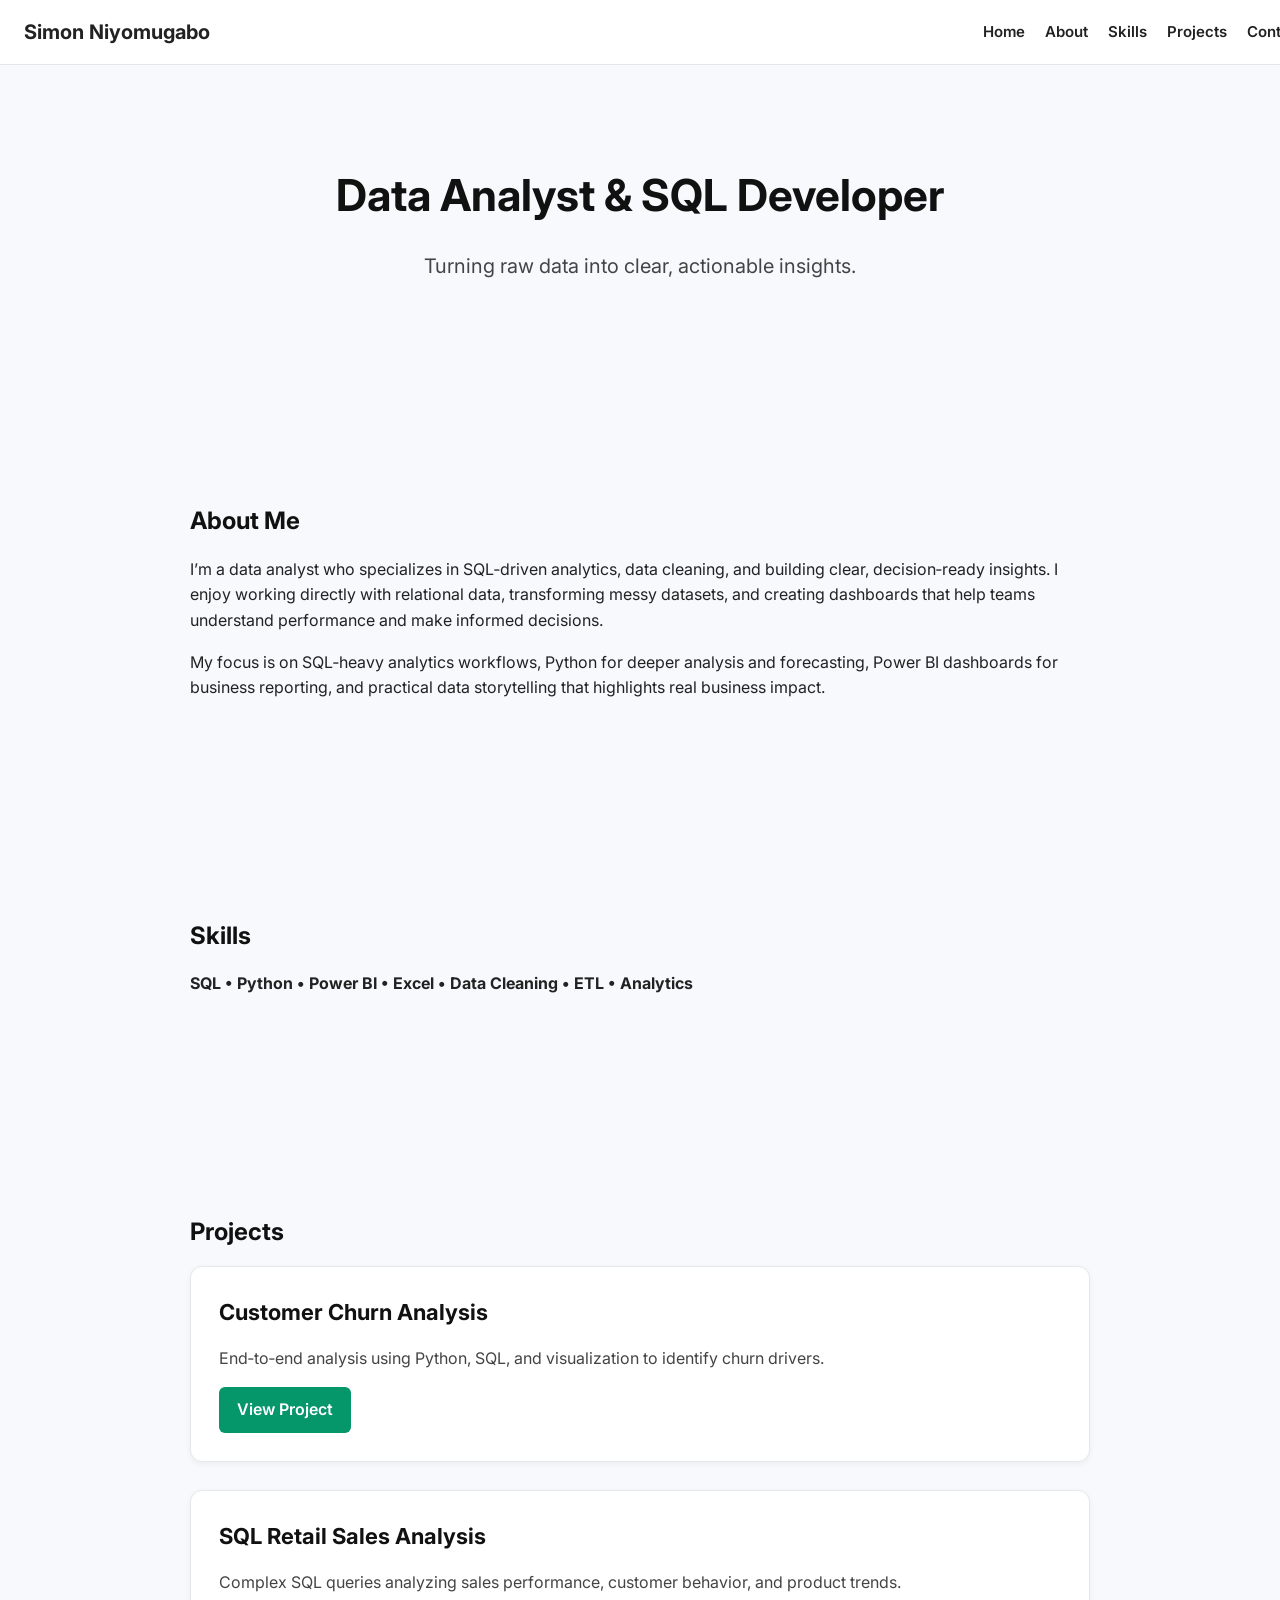
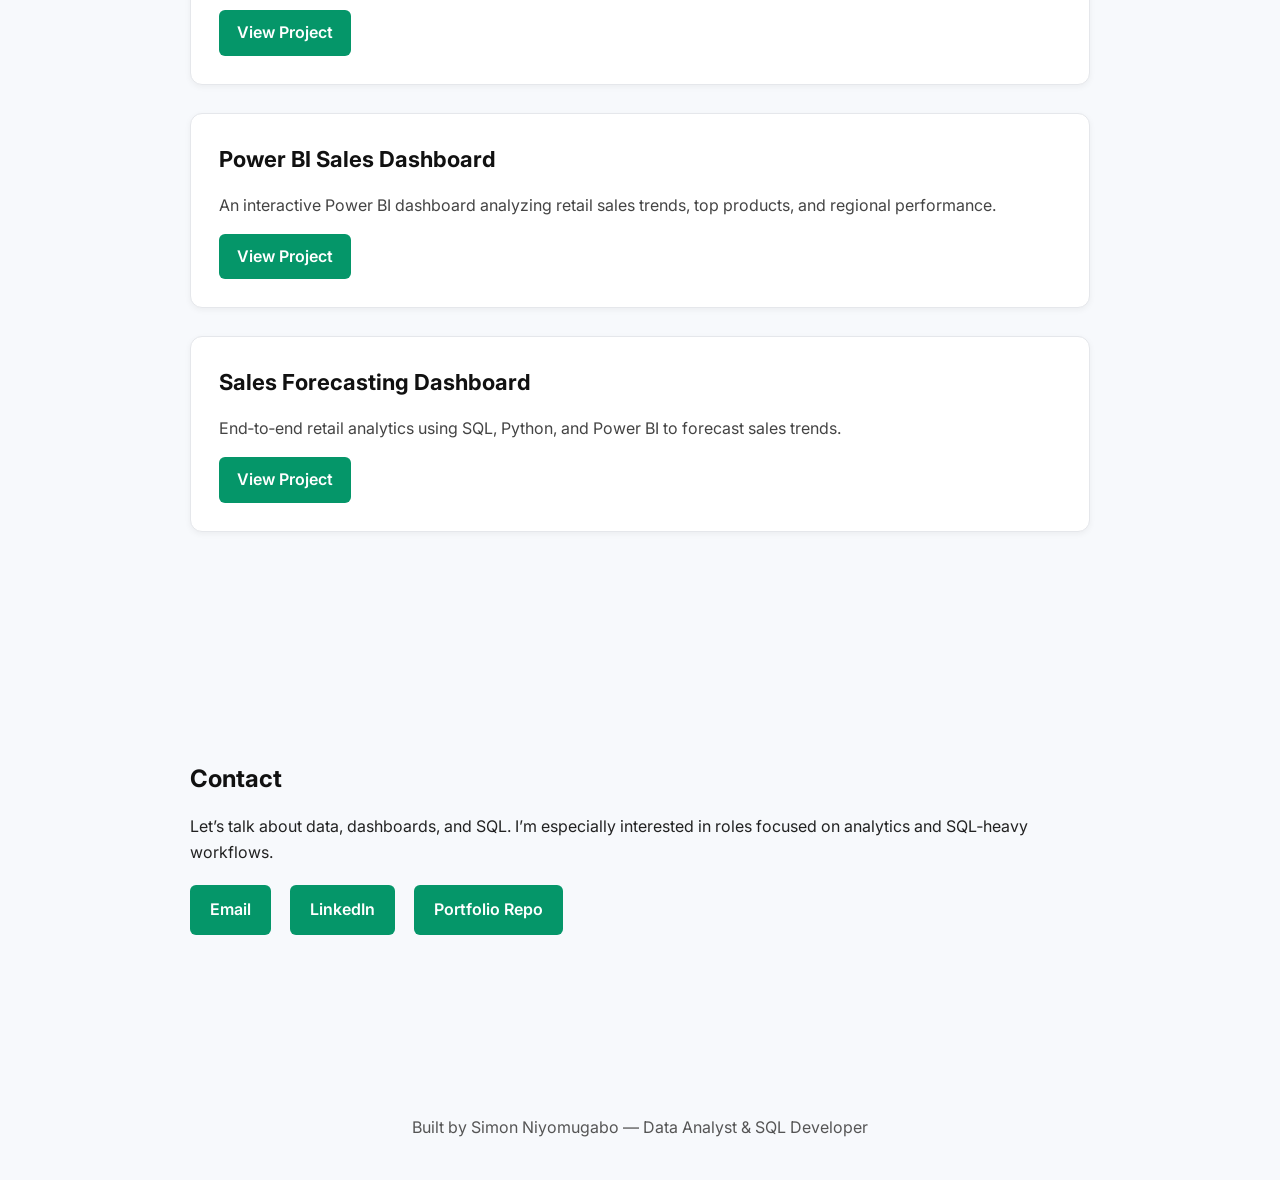
==== index.html @ 0572a0b0 "Apply emerald theme and update layout spacing" ====
<!DOCTYPE html>
<html lang="en">
<head>
    <meta charset="UTF-8" />
    <meta name="viewport" content="width=device-width, initial-scale=1.0" />
    <title>Workspace | Simon Niyomugabo</title>

    <!-- CACHE-BUSTING -->
    <meta http-equiv="Cache-Control" content="no-cache, no-store, must-revalidate" />
    <meta http-equiv="Pragma" content="no-cache" />
    <meta http-equiv="Expires" content="0" />

    <!-- EXTERNAL PROFESSIONAL STYLESHEET -->
    <link rel="stylesheet" href="css/styles.css?v=3">
</head>

<body>

    <!-- NAVBAR -->
    <nav>
        <div><strong>Simon Niyomugabo</strong></div>

        <div class="nav-links">
            <a href="#hero">Home</a>
            <a href="#about">About</a>
            <a href="#skills">Skills</a>
            <a href="#projects">Projects</a>
            <a href="#contact">Contact</a>
        </div>
    </nav>

    <!-- HERO -->
    <section id="hero">
        <h1>Data Analyst & SQL Developer</h1>
        <p>Turning raw data into clear, actionable insights.</p>
    </section>

    <!-- ABOUT -->
    <section id="about">
        <h2>About Me</h2>
        <p>I’m a data analyst who specializes in SQL‑driven analytics, data cleaning, and building clear, decision‑ready insights. I enjoy working directly with relational data, transforming messy datasets, and creating dashboards that help teams understand performance and make informed decisions.</p>

        <p>My focus is on SQL‑heavy analytics workflows, Python for deeper analysis and forecasting, Power BI dashboards for business reporting, and practical data storytelling that highlights real business impact.</p>
    </section>

    <!-- SKILLS -->
    <section id="skills">
        <h2>Skills</h2>
        <p><strong>SQL • Python • Power BI • Excel • Data Cleaning • ETL • Analytics</strong></p>
    </section>

    <!-- PROJECTS -->
    <section id="projects">
        <h2 class="section-title">Projects</h2>

        <div class="project-card">
            <h3>Customer Churn Analysis</h3>
            <p>End‑to‑end analysis using Python, SQL, and visualization to identify churn drivers.</p>
            <a href="https://github.com/niyonzansabandi-ai/customer-churn-analysis" class="btn">View Project</a>
        </div>

        <div class="project-card">
            <h3>SQL Retail Sales Analysis</h3>
            <p>Complex SQL queries analyzing sales performance, customer behavior, and product trends.</p>
            <a href="https://github.com/niyonzansabandi-ai/retail-sales-sql-analysis" class="btn">View Project</a>
        </div>

        <div class="project-card">
            <h3>Power BI Sales Dashboard</h3>
            <p>An interactive Power BI dashboard analyzing retail sales trends, top products, and regional performance.</p>
            <a href="https://github.com/niyonzansabandi-ai/powerbi-sales-dashboard" class="btn">View Project</a>
        </div>

        <div class="project-card">
            <h3>Sales Forecasting Dashboard</h3>
            <p>End‑to‑end retail analytics using SQL, Python, and Power BI to forecast sales trends.</p>
            <a href="https://github.com/niyonzansabandi-ai/sales-forecasting-dashboard" class="btn">View Project</a>
        </div>

    </section>

    <!-- CONTACT -->
    <section id="contact">
        <h2>Contact</h2>
        <p>
            Let’s talk about data, dashboards, and SQL.
            I’m especially interested in roles focused on analytics and SQL‑heavy workflows.
        </p>

        <div class="contact-buttons">
            <a href="mailto:niyonzansabandi@gmail.com">Email</a>
            <a href="https://www.linkedin.com/in/nzansabandi-niyomugabo-5a28b7291">LinkedIn</a>
            <a href="https://github.com/niyonzansabandi-ai/portfolio-site-">Portfolio Repo</a>
        </div>
    </section>

    <!-- FOOTER -->
    <footer>
        Built by Simon Niyomugabo — Data Analyst & SQL Developer
    </footer>

</body>
</html>
---- css/styles.css ----
/* --------------------------------------------------
   GLOBAL STYLES
-------------------------------------------------- */

@import url('https://fonts.googleapis.com/css2?family=Inter:wght@300;400;600;700&display=swap');

body {
    margin: 0;
    padding: 0;
    font-family: 'Inter', sans-serif;
    background: #f7f9fc;
    color: #222;
    line-height: 1.6;
}

h1, h2, h3 {
    margin: 0 0 15px 0;
    font-weight: 700;
    color: #111;
}

section {
    padding: 100px 40px;
    max-width: 900px;
    margin: auto;
}

/* --------------------------------------------------
   NAVBAR
-------------------------------------------------- */

nav {
    position: fixed;
    top: 0;
    width: 100%;
    background: white;
    border-bottom: 1px solid #e5e7eb;
    padding: 16px 24px; /* FIXED CLIPPING */
    z-index: 1000;

    display: flex;
    justify-content: space-between;
    align-items: center;
}

nav strong {
    font-size: 20px;
}

.nav-links {
    display: flex;
    gap: 20px; /* FIXED CLIPPING */
}

.nav-links a {
    text-decoration: none;
    color: #222;
    font-weight: 600;
    font-size: 15px; /* FIXED CLIPPING */
    transition: color 0.2s ease;
}

.nav-links a:hover {
    color: #059669; /* EMERALD */
}

/* --------------------------------------------------
   HERO SECTION
-------------------------------------------------- */

#hero {
    text-align: center;
    padding-top: 160px;
}

#hero h1 {
    font-size: 44px;
    margin-bottom: 12px;
}

#hero p {
    font-size: 20px;
    color: #444;
}

/* --------------------------------------------------
   PROJECT CARDS
-------------------------------------------------- */

.project-card {
    background: white;
    padding: 28px;
    border-radius: 12px;
    border: 1px solid #e5e7eb;
    margin-bottom: 28px;
    box-shadow: 0 2px 6px rgba(0,0,0,0.05);
}

.project-card h3 {
    margin-top: 0;
    font-size: 22px;
}

.project-card p {
    color: #444;
    margin-bottom: 15px;
}

.project-card a {
    display: inline-block;
    padding: 10px 18px;
    background: #059669; /* EMERALD */
    color: white;
    border-radius: 6px;
    text-decoration: none;
    font-weight: 600;
    transition: background 0.2s ease;
}

.project-card a:hover {
    background: #047857; /* DARKER EMERALD */
}

/* --------------------------------------------------
   CONTACT BUTTONS
-------------------------------------------------- */

.contact-buttons {
    margin-top: 20px;
}

.contact-buttons a {
    display: inline-block;
    margin-right: 15px;
    padding: 12px 20px;
    background: #059669; /* EMERALD */
    color: white;
    border-radius: 6px;
    text-decoration: none;
    font-weight: 600;
    transition: background 0.2s ease;
}

.contact-buttons a:hover {
    background: #047857; /* DARKER EMERALD */
}

/* --------------------------------------------------
   FOOTER
-------------------------------------------------- */

footer {
    text-align: center;
    padding: 40px;
    color: #555;
    margin-top: 40px;
}
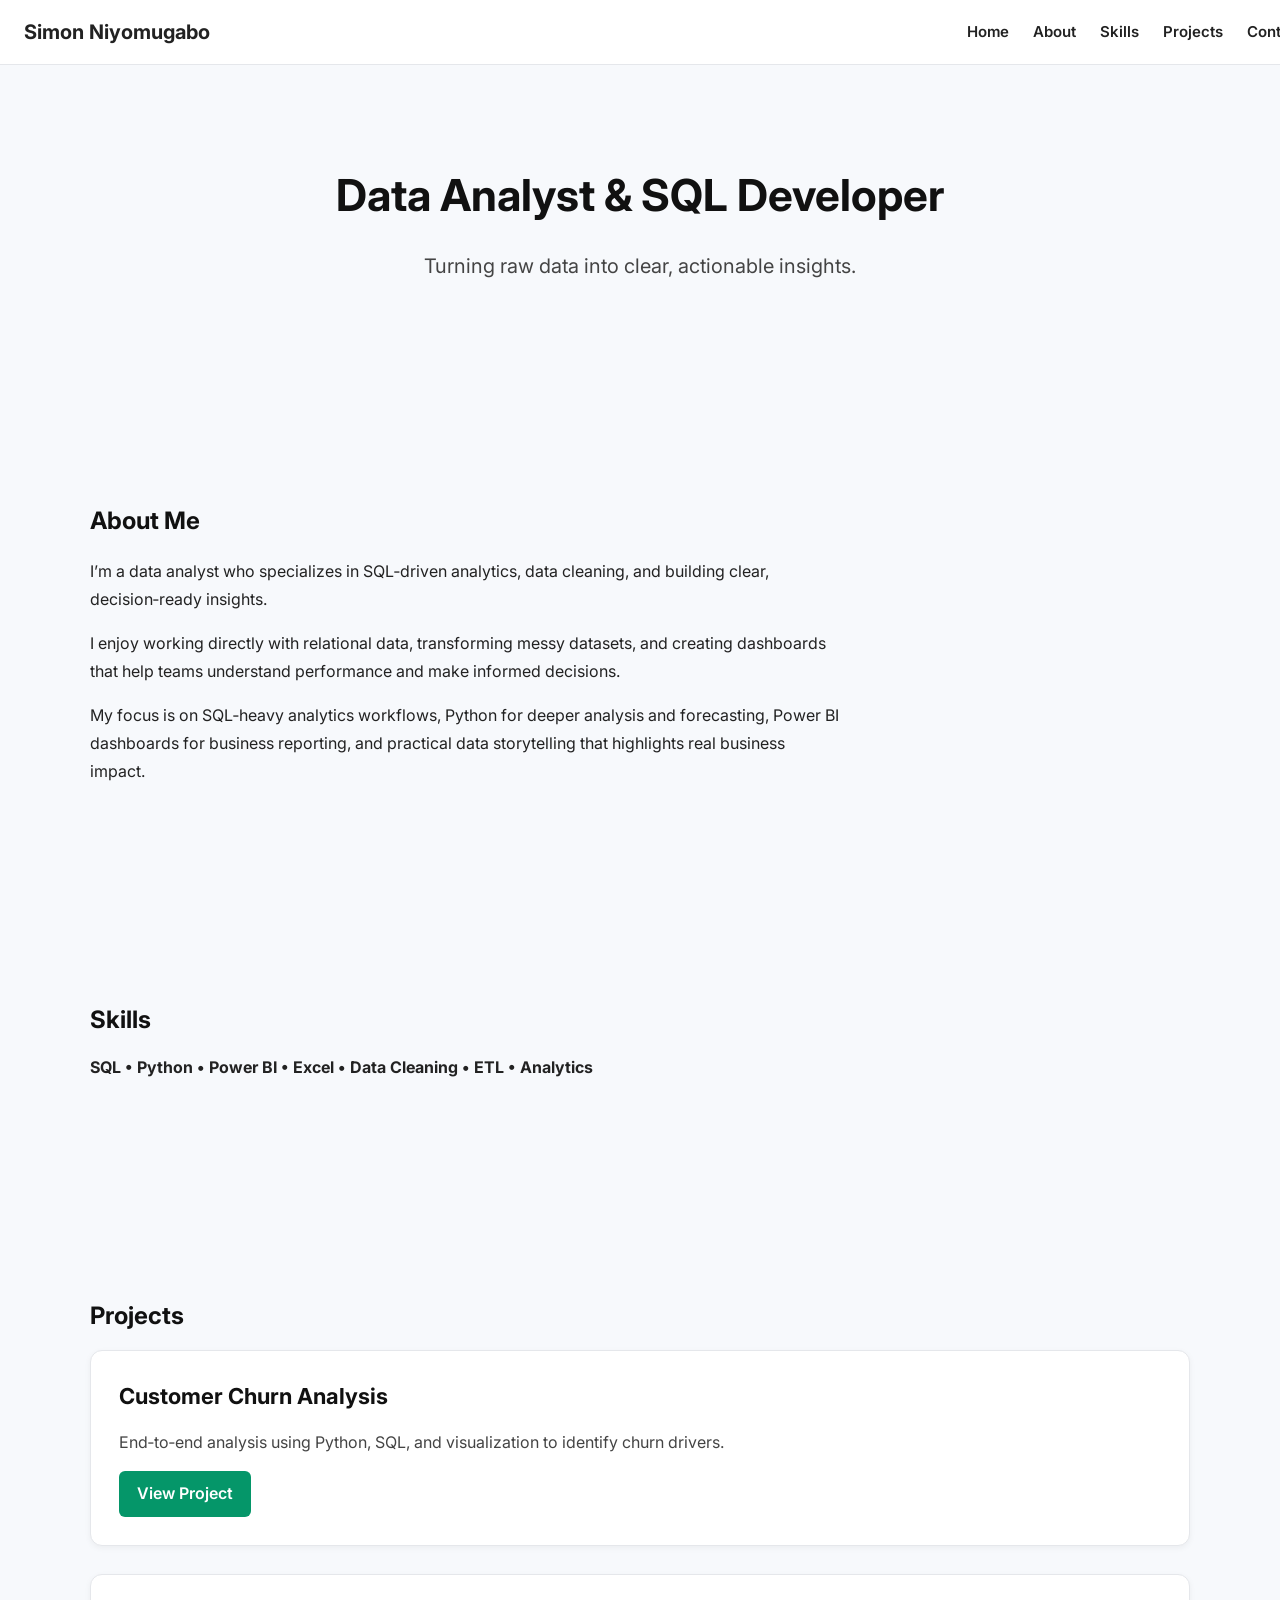
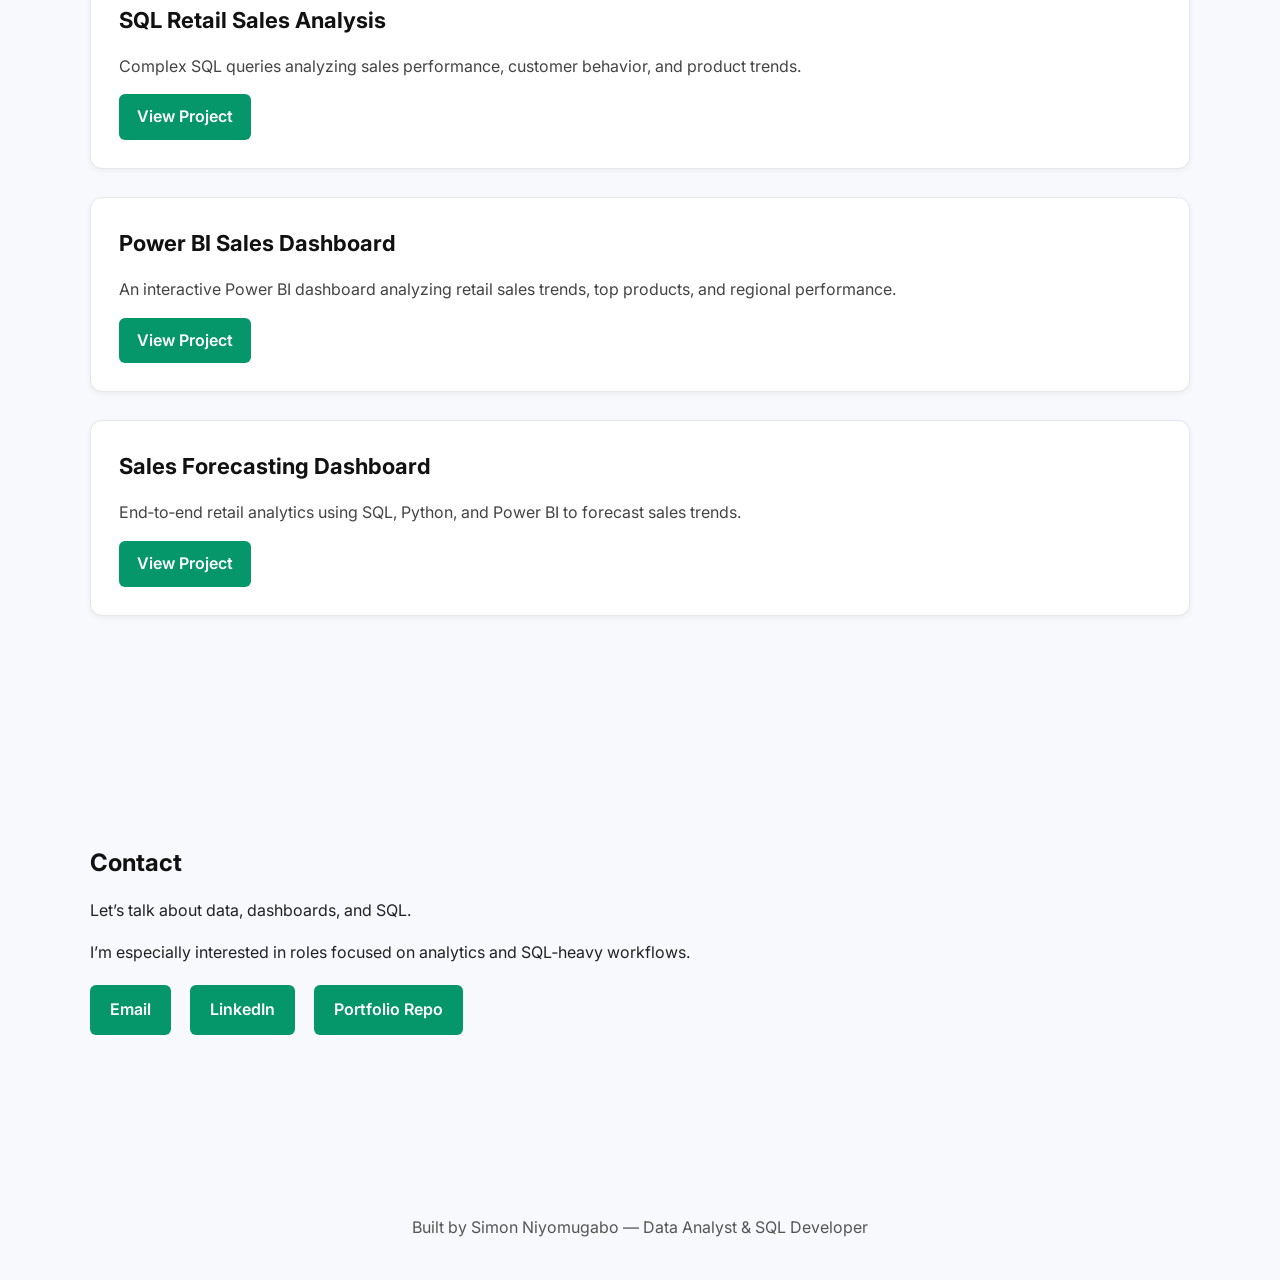
==== commit c8e528f7: "Add responsive navbar, improve layout spacing, and update styles" ====
--- a/index.html
+++ b/index.html
@@ -6,20 +6,26 @@
     <title>Workspace | Simon Niyomugabo</title>
 
     <!-- CACHE-BUSTING -->
-    <meta http-equiv="Cache-Control" content="no-cache, no-store, must-revalidate" />
-    <meta http-equiv="Pragma" content="no-cache" />
-    <meta http-equiv="Expires" content="0" />
-
-    <!-- EXTERNAL PROFESSIONAL STYLESHEET -->
-    <link rel="stylesheet" href="css/styles.css?v=3">
+    <link rel="stylesheet" href="css/styles.css?v=4">
 </head>
 
 <body>
 
-    <!-- NAVBAR -->
+    <!-- RESPONSIVE NAVBAR -->
     <nav>
-        <div><strong>Simon Niyomugabo</strong></div>
+        <div class="nav-left">
+            <strong>Simon Niyomugabo</strong>
+        </div>
 
+        <!-- Hamburger toggle -->
+        <input type="checkbox" id="menu-toggle">
+        <label for="menu-toggle" class="hamburger">
+            <span></span>
+            <span></span>
+            <span></span>
+        </label>
+
+        <!-- Nav links -->
         <div class="nav-links">
             <a href="#hero">Home</a>
             <a href="#about">About</a>
@@ -38,8 +44,8 @@
     <!-- ABOUT -->
     <section id="about">
         <h2>About Me</h2>
-        <p>I’m a data analyst who specializes in SQL‑driven analytics, data cleaning, and building clear, decision‑ready insights. I enjoy working directly with relational data, transforming messy datasets, and creating dashboards that help teams understand performance and make informed decisions.</p>
-
+        <p>I’m a data analyst who specializes in SQL‑driven analytics, data cleaning, and building clear, decision‑ready insights.</p>
+        <p>I enjoy working directly with relational data, transforming messy datasets, and creating dashboards that help teams understand performance and make informed decisions.</p>
         <p>My focus is on SQL‑heavy analytics workflows, Python for deeper analysis and forecasting, Power BI dashboards for business reporting, and practical data storytelling that highlights real business impact.</p>
     </section>
 
@@ -51,7 +57,7 @@
 
     <!-- PROJECTS -->
     <section id="projects">
-        <h2 class="section-title">Projects</h2>
+        <h2>Projects</h2>
 
         <div class="project-card">
             <h3>Customer Churn Analysis</h3>
@@ -76,16 +82,13 @@
             <p>End‑to‑end retail analytics using SQL, Python, and Power BI to forecast sales trends.</p>
             <a href="https://github.com/niyonzansabandi-ai/sales-forecasting-dashboard" class="btn">View Project</a>
         </div>
-
     </section>
 
     <!-- CONTACT -->
     <section id="contact">
         <h2>Contact</h2>
-        <p>
-            Let’s talk about data, dashboards, and SQL.
-            I’m especially interested in roles focused on analytics and SQL‑heavy workflows.
-        </p>
+        <p>Let’s talk about data, dashboards, and SQL.</p>
+        <p>I’m especially interested in roles focused on analytics and SQL‑heavy workflows.</p>
 
         <div class="contact-buttons">
             <a href="mailto:niyonzansabandi@gmail.com">Email</a>
@@ -94,7 +97,6 @@
         </div>
     </section>
 
-    <!-- FOOTER -->
     <footer>
         Built by Simon Niyomugabo — Data Analyst & SQL Developer
     </footer>
--- a/css/styles.css
+++ b/css/styles.css
@@ -21,12 +21,17 @@
 
 section {
     padding: 100px 40px;
-    max-width: 900px;
+    max-width: 1100px; /* wider layout */
     margin: auto;
 }
 
-/* --------------------------------------------------
-   NAVBAR
+#about p {
+    max-width: 75ch; /* ideal reading width */
+    line-height: 1.75;
+}
+
+/* --------------------------------------------------
+   NAVBAR (DESKTOP)
 -------------------------------------------------- */
 
 nav {
@@ -35,7 +40,7 @@
     width: 100%;
     background: white;
     border-bottom: 1px solid #e5e7eb;
-    padding: 16px 24px; /* FIXED CLIPPING */
+    padding: 16px 24px;
     z-index: 1000;
 
     display: flex;
@@ -47,21 +52,90 @@
     font-size: 20px;
 }
 
+/* Hide checkbox */
+#menu-toggle {
+    display: none;
+}
+
+/* Hamburger icon */
+.hamburger {
+    display: none;
+    flex-direction: column;
+    gap: 5px;
+    cursor: pointer;
+}
+
+.hamburger span {
+    width: 26px;
+    height: 3px;
+    background: #222;
+    border-radius: 3px;
+    transition: 0.3s ease;
+}
+
+/* Desktop nav links */
 .nav-links {
     display: flex;
-    gap: 20px; /* FIXED CLIPPING */
+    gap: 24px;
+    flex-wrap: nowrap;
 }
 
 .nav-links a {
     text-decoration: none;
     color: #222;
     font-weight: 600;
-    font-size: 15px; /* FIXED CLIPPING */
+    font-size: 15px;
     transition: color 0.2s ease;
 }
 
 .nav-links a:hover {
-    color: #059669; /* EMERALD */
+    color: #059669; /* emerald */
+}
+
+/* --------------------------------------------------
+   NAVBAR (MOBILE)
+-------------------------------------------------- */
+
+@media (max-width: 820px) {
+
+    /* Show hamburger */
+    .hamburger {
+        display: flex;
+    }
+
+    /* Hide desktop links */
+    .nav-links {
+        position: absolute;
+        top: 70px;
+        right: 0;
+        background: white;
+        width: 100%;
+        flex-direction: column;
+        align-items: center;
+        gap: 20px;
+        padding: 25px 0;
+        border-bottom: 1px solid #e5e7eb;
+
+        display: none; /* hidden by default */
+    }
+
+    /* Show menu when checkbox is checked */
+    #menu-toggle:checked ~ .nav-links {
+        display: flex;
+    }
+
+    /* Hamburger animation */
+    #menu-toggle:checked + .hamburger span:nth-child(1) {
+        transform: rotate(45deg) translateY(8px);
+    }
+
+    #menu-toggle:checked + .hamburger span:nth-child(2) {
+        opacity: 0;
+    }
+
+    #menu-toggle:checked + .hamburger span:nth-child(3) {
+        transform: rotate(-45deg) translateY(-8px);
+    }
 }
 
 /* --------------------------------------------------
@@ -109,7 +183,7 @@
 .project-card a {
     display: inline-block;
     padding: 10px 18px;
-    background: #059669; /* EMERALD */
+    background: #059669; /* emerald */
     color: white;
     border-radius: 6px;
     text-decoration: none;
@@ -118,7 +192,7 @@
 }
 
 .project-card a:hover {
-    background: #047857; /* DARKER EMERALD */
+    background: #047857; /* darker emerald */
 }
 
 /* --------------------------------------------------
@@ -133,7 +207,7 @@
     display: inline-block;
     margin-right: 15px;
     padding: 12px 20px;
-    background: #059669; /* EMERALD */
+    background: #059669;
     color: white;
     border-radius: 6px;
     text-decoration: none;
@@ -142,7 +216,7 @@
 }
 
 .contact-buttons a:hover {
-    background: #047857; /* DARKER EMERALD */
+    background: #047857;
 }
 
 /* --------------------------------------------------
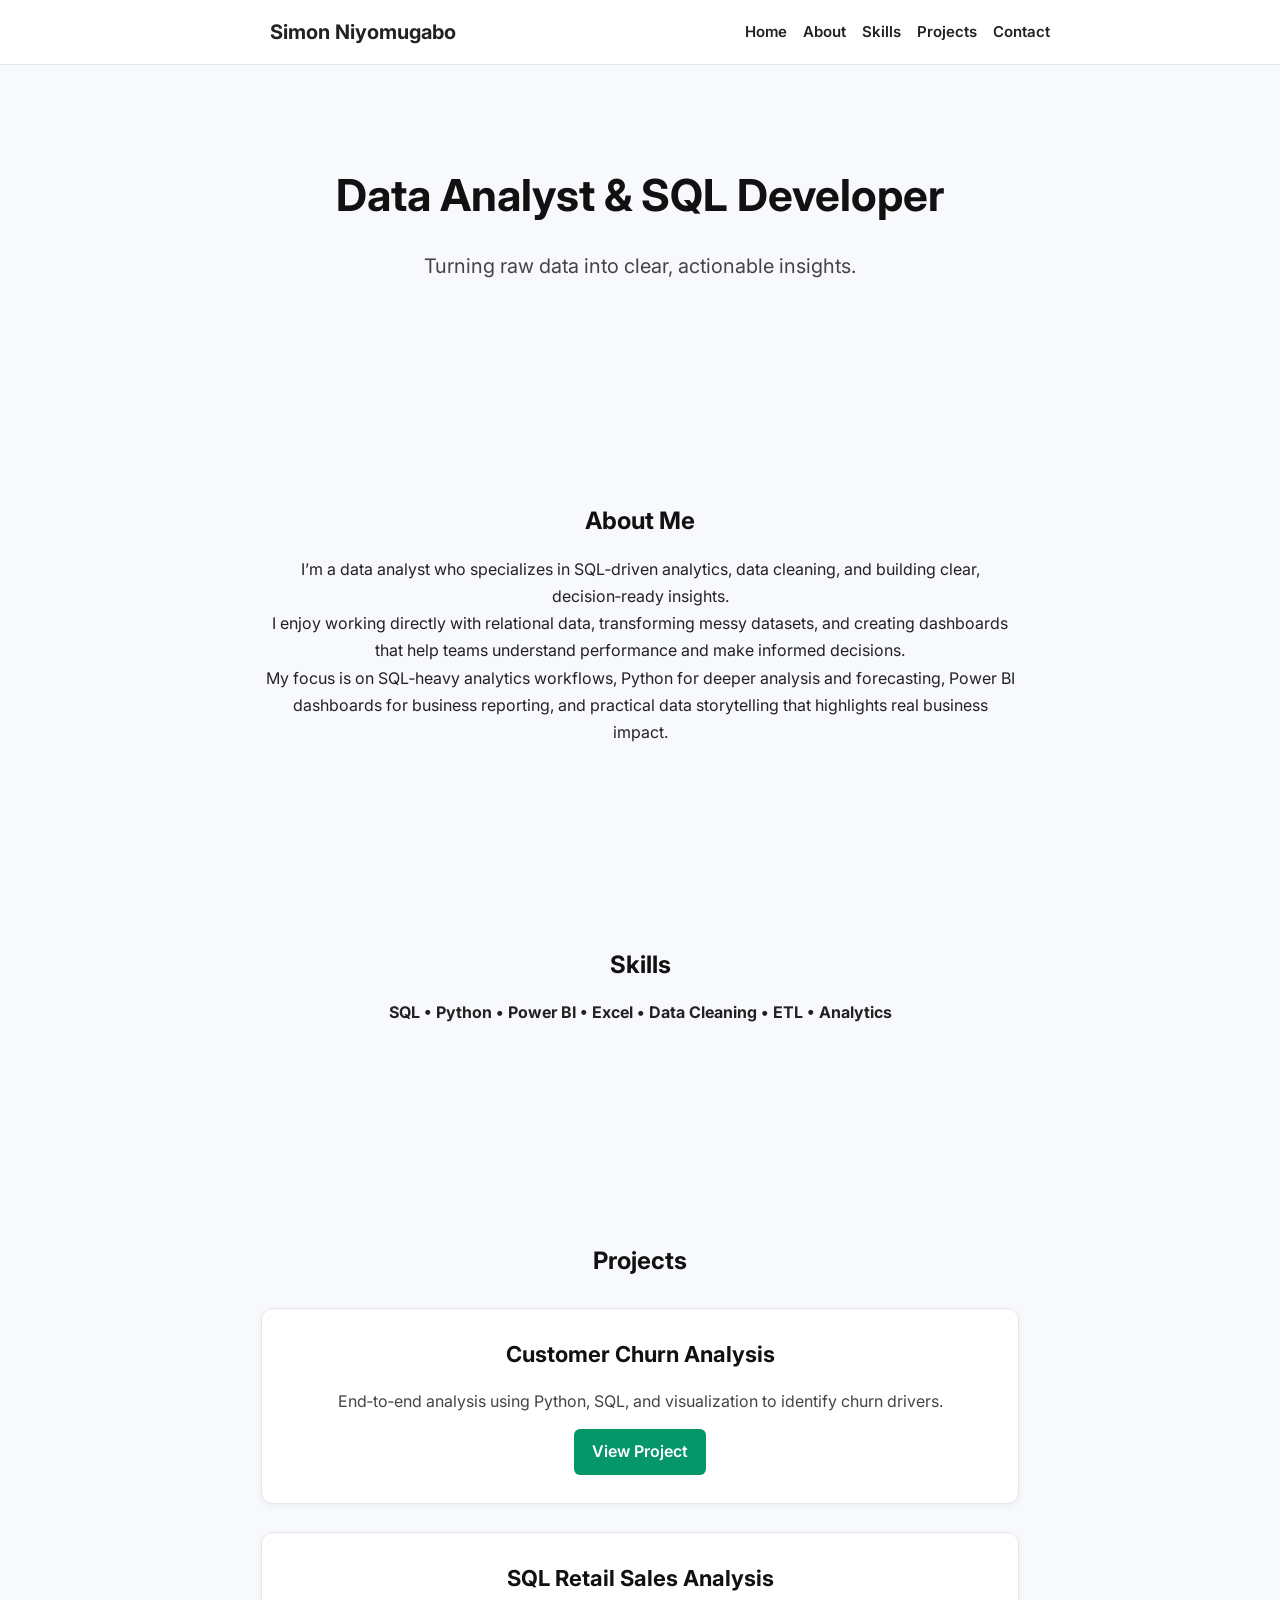
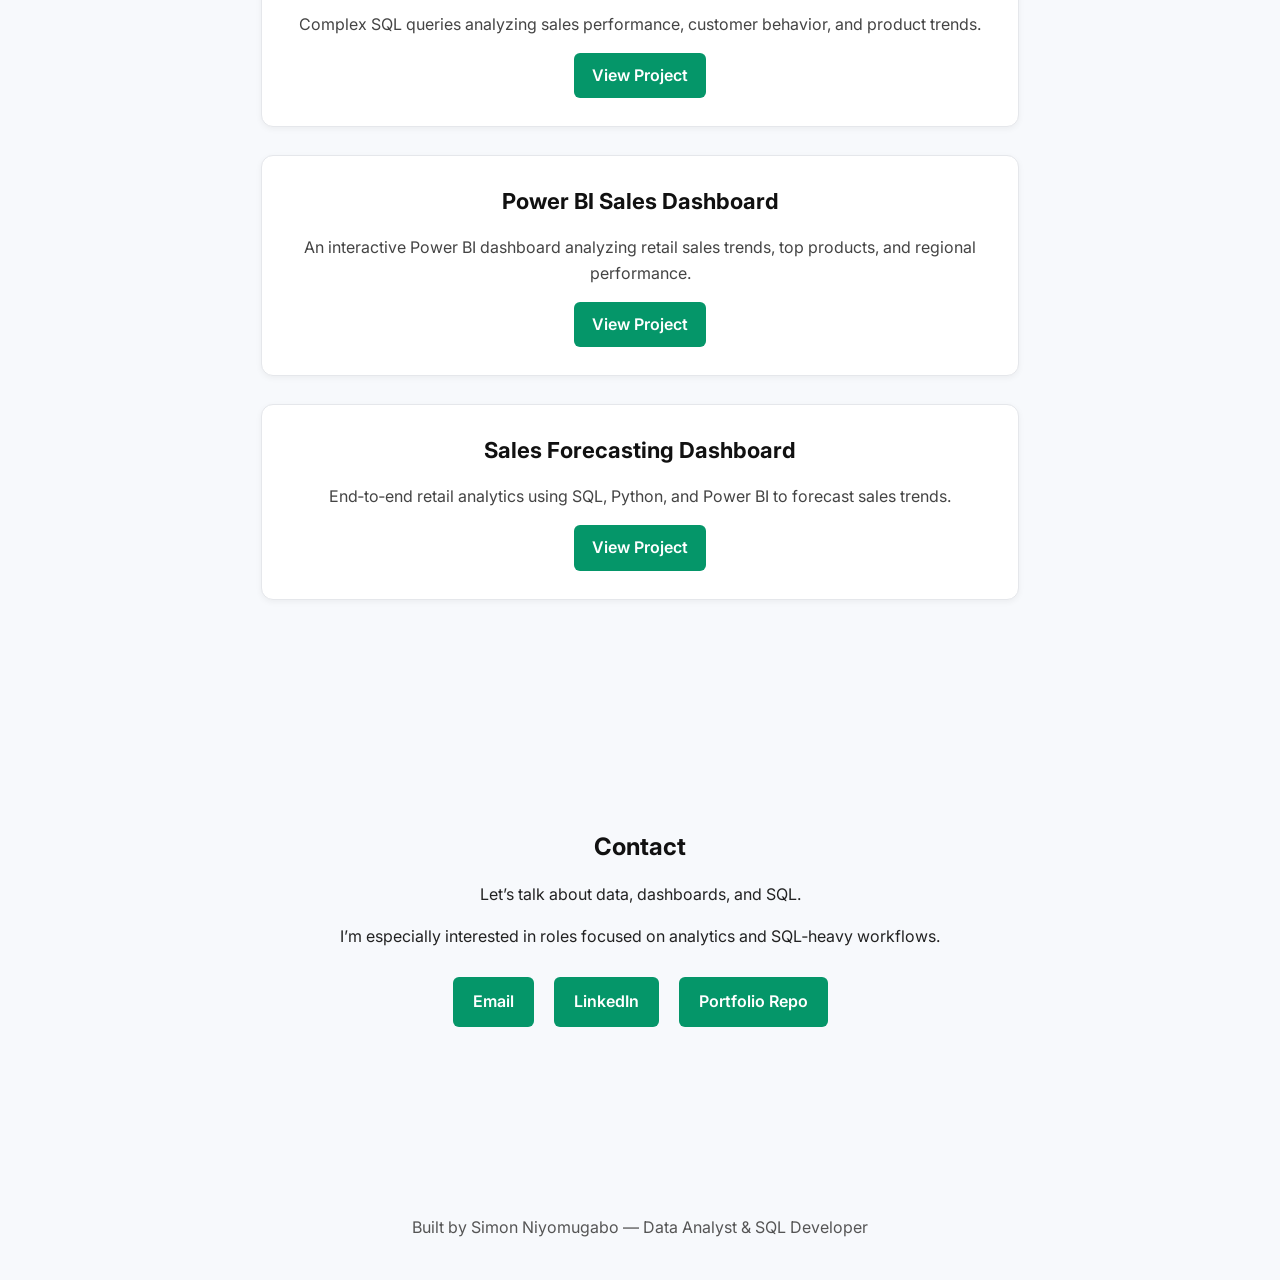
==== commit b46eed99: "Improve navbar alignment and update layout styles - Updated index.html with new nav-inner structure " ====
--- a/index.html
+++ b/index.html
@@ -6,32 +6,30 @@
     <title>Workspace | Simon Niyomugabo</title>
 
     <!-- CACHE-BUSTING -->
-    <link rel="stylesheet" href="css/styles.css?v=4">
+    <link rel="stylesheet" href="css/styles.css?v=6">
 </head>
 
 <body>
 
-    <!-- RESPONSIVE NAVBAR -->
+    <!-- NAVBAR -->
     <nav>
-        <div class="nav-left">
+        <div class="nav-inner">
             <strong>Simon Niyomugabo</strong>
-        </div>
 
-        <!-- Hamburger toggle -->
-        <input type="checkbox" id="menu-toggle">
-        <label for="menu-toggle" class="hamburger">
-            <span></span>
-            <span></span>
-            <span></span>
-        </label>
+            <input type="checkbox" id="menu-toggle">
+            <label for="menu-toggle" class="hamburger">
+                <span></span>
+                <span></span>
+                <span></span>
+            </label>
 
-        <!-- Nav links -->
-        <div class="nav-links">
-            <a href="#hero">Home</a>
-            <a href="#about">About</a>
-            <a href="#skills">Skills</a>
-            <a href="#projects">Projects</a>
-            <a href="#contact">Contact</a>
+            <div class="nav-links">
+                <a href="#hero">Home</a>
+                <a href="#about">About</a>
+                <a href="#skills">Skills</a>
+                <a href="#projects">Projects</a>
+                <a href="#contact">Contact</a>
+            </div>
         </div>
     </nav>
 
--- a/css/styles.css
+++ b/css/styles.css
@@ -21,13 +21,9 @@
 
 section {
     padding: 100px 40px;
-    max-width: 1100px; /* wider layout */
-    margin: auto;
-}
-
-#about p {
-    max-width: 75ch; /* ideal reading width */
-    line-height: 1.75;
+    max-width: 780px; /* perfect centered width */
+    margin: 0 auto;
+    text-align: center;
 }
 
 /* --------------------------------------------------
@@ -37,12 +33,20 @@
 nav {
     position: fixed;
     top: 0;
+    left: 0;
     width: 100%;
     background: white;
     border-bottom: 1px solid #e5e7eb;
-    padding: 16px 24px;
+    padding: 16px 20px;
     z-index: 1000;
 
+    display: flex;
+    justify-content: center; /* centers navbar container */
+}
+
+.nav-inner {
+    width: 100%;
+    max-width: 780px; /* matches page width */
     display: flex;
     justify-content: space-between;
     align-items: center;
@@ -50,6 +54,7 @@
 
 nav strong {
     font-size: 20px;
+    white-space: nowrap;
 }
 
 /* Hide checkbox */
@@ -76,7 +81,7 @@
 /* Desktop nav links */
 .nav-links {
     display: flex;
-    gap: 24px;
+    gap: 16px;
     flex-wrap: nowrap;
 }
 
@@ -89,21 +94,19 @@
 }
 
 .nav-links a:hover {
-    color: #059669; /* emerald */
-}
-
-/* --------------------------------------------------
-   NAVBAR (MOBILE)
--------------------------------------------------- */
-
-@media (max-width: 820px) {
-
-    /* Show hamburger */
+    color: #059669;
+}
+
+/* --------------------------------------------------
+   NAVBAR (EARLIER MOBILE BREAKPOINT)
+-------------------------------------------------- */
+
+@media (max-width: 1050px) {
+
     .hamburger {
         display: flex;
     }
 
-    /* Hide desktop links */
     .nav-links {
         position: absolute;
         top: 70px;
@@ -116,15 +119,13 @@
         padding: 25px 0;
         border-bottom: 1px solid #e5e7eb;
 
-        display: none; /* hidden by default */
-    }
-
-    /* Show menu when checkbox is checked */
+        display: none;
+    }
+
     #menu-toggle:checked ~ .nav-links {
         display: flex;
     }
 
-    /* Hamburger animation */
     #menu-toggle:checked + .hamburger span:nth-child(1) {
         transform: rotate(45deg) translateY(8px);
     }
@@ -155,6 +156,16 @@
 #hero p {
     font-size: 20px;
     color: #444;
+}
+
+/* --------------------------------------------------
+   ABOUT SECTION
+-------------------------------------------------- */
+
+#about p {
+    line-height: 1.7;
+    max-width: 75ch;
+    margin: 0 auto;
 }
 
 /* --------------------------------------------------
@@ -166,8 +177,9 @@
     padding: 28px;
     border-radius: 12px;
     border: 1px solid #e5e7eb;
-    margin-bottom: 28px;
+    margin: 28px auto;
     box-shadow: 0 2px 6px rgba(0,0,0,0.05);
+    max-width: 700px;
 }
 
 .project-card h3 {
@@ -183,7 +195,7 @@
 .project-card a {
     display: inline-block;
     padding: 10px 18px;
-    background: #059669; /* emerald */
+    background: #059669;
     color: white;
     border-radius: 6px;
     text-decoration: none;
@@ -192,7 +204,7 @@
 }
 
 .project-card a:hover {
-    background: #047857; /* darker emerald */
+    background: #047857;
 }
 
 /* --------------------------------------------------
@@ -205,7 +217,7 @@
 
 .contact-buttons a {
     display: inline-block;
-    margin-right: 15px;
+    margin: 8px;
     padding: 12px 20px;
     background: #059669;
     color: white;
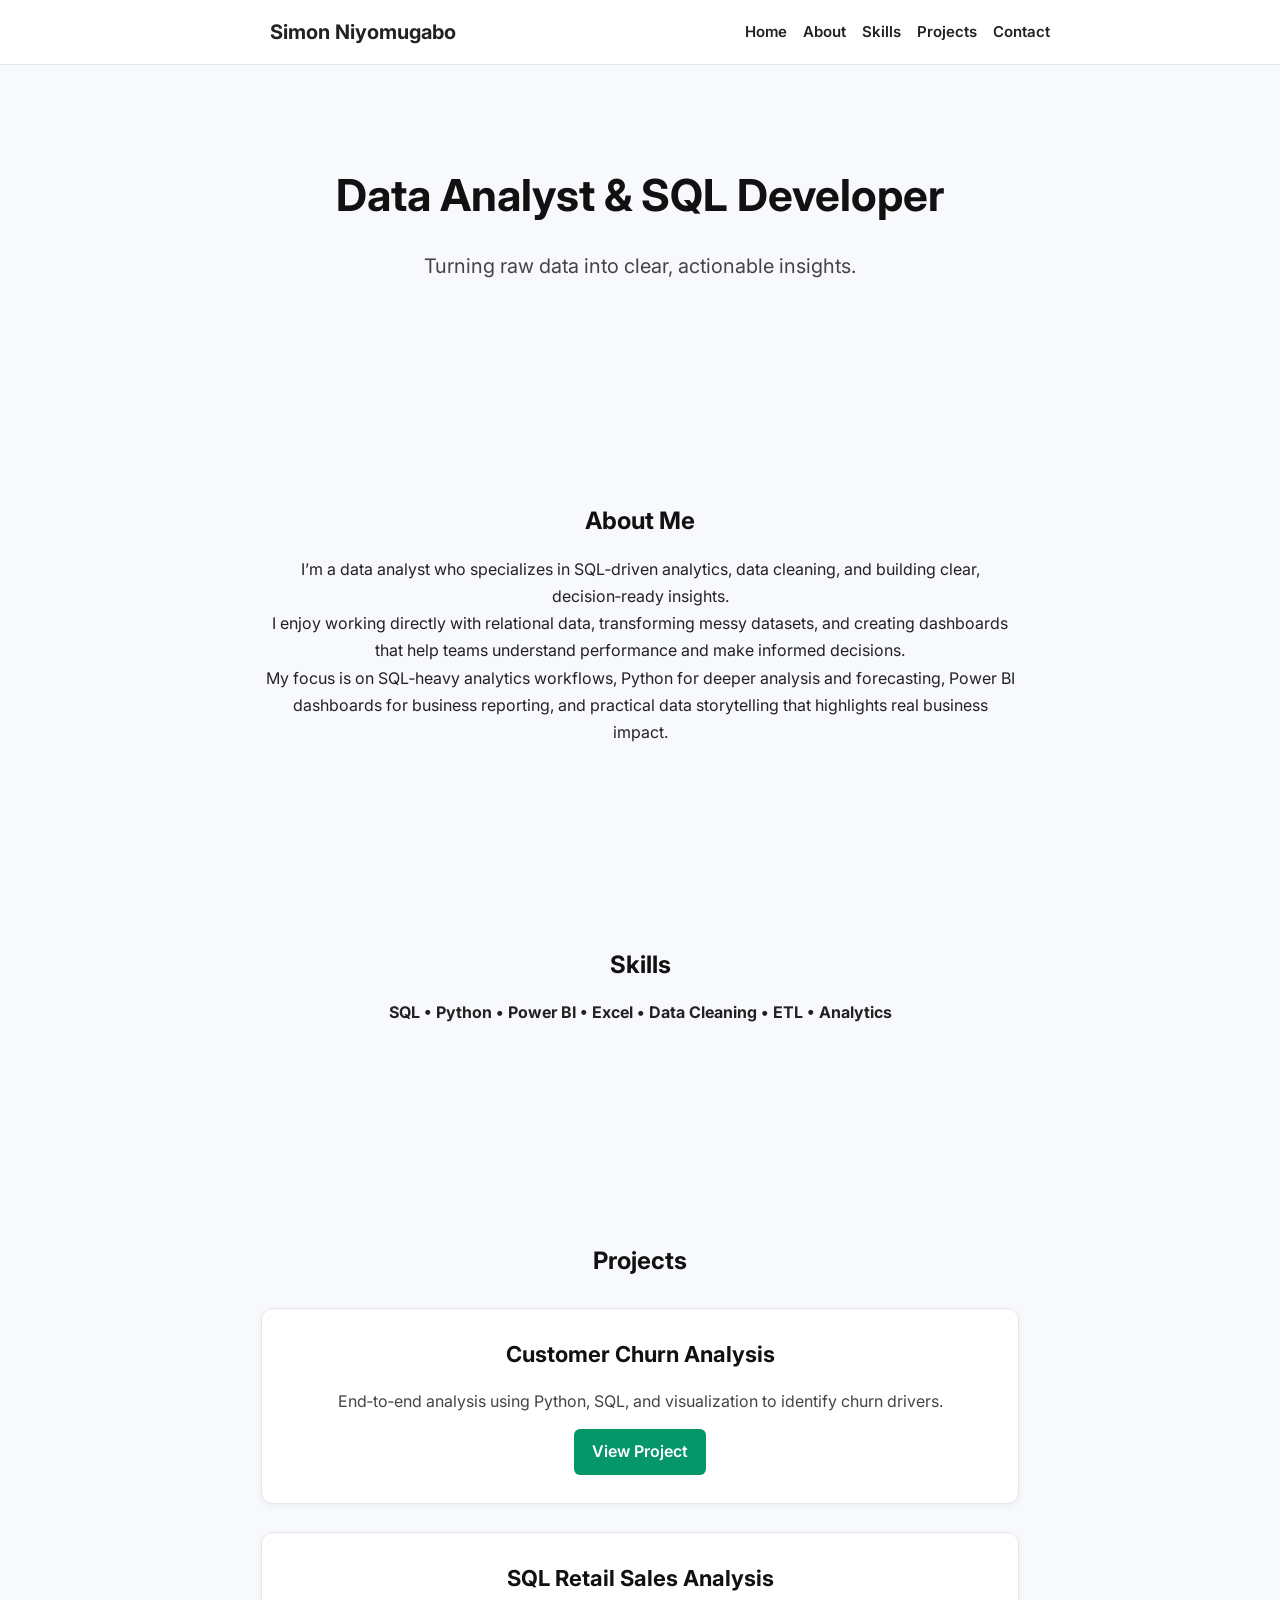
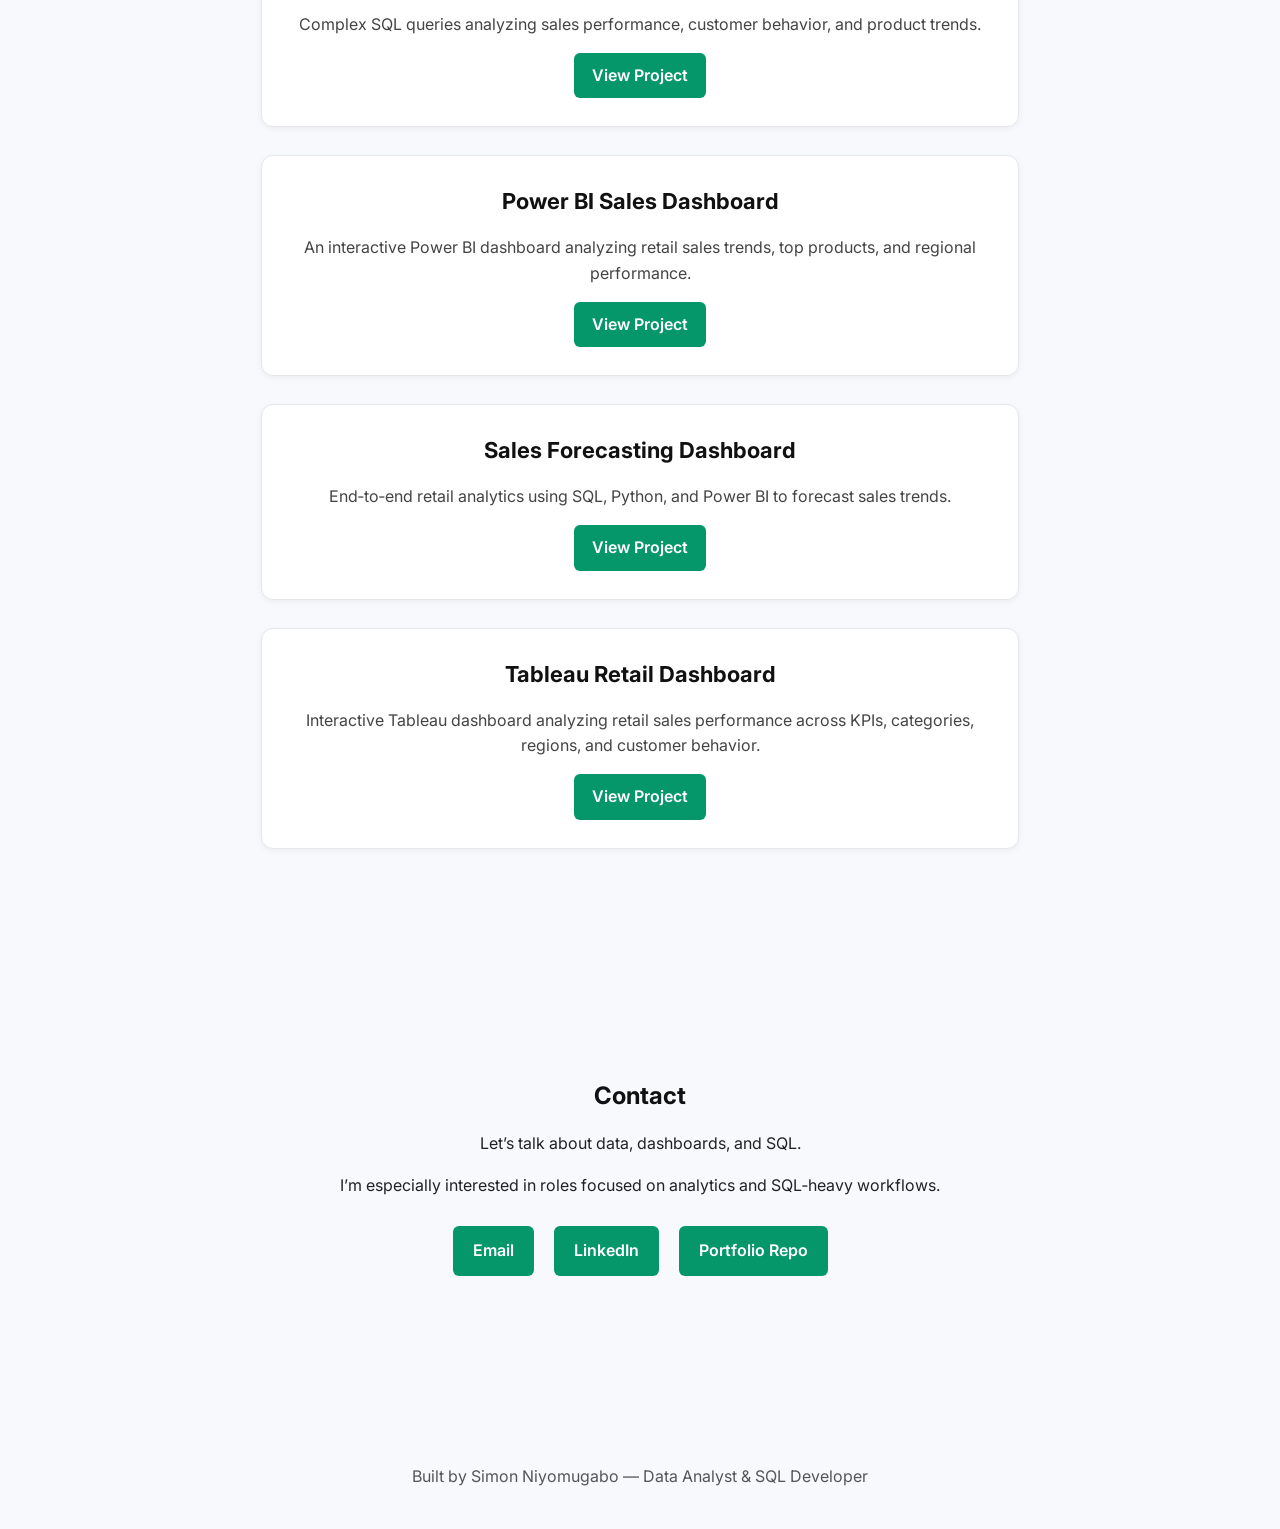
==== commit 30700d52: "Add Tableau Retail Dashboard project to portfolio Added a new project 'Tableau Retail Dashboard' to " ====
--- a/index.html
+++ b/index.html
@@ -80,6 +80,13 @@
             <p>End‑to‑end retail analytics using SQL, Python, and Power BI to forecast sales trends.</p>
             <a href="https://github.com/niyonzansabandi-ai/sales-forecasting-dashboard" class="btn">View Project</a>
         </div>
+
+        <div class="project-card">
+            <h3>Tableau Retail Dashboard</h3>
+            <p>Interactive Tableau dashboard analyzing retail sales performance across KPIs, categories, regions, and customer behavior.</p>
+            <a href="https://github.com/niyonzansabandi-ai/tableau-retail-dashboard" class="btn">View Project</a>
+       </div>
+
     </section>
 
     <!-- CONTACT -->
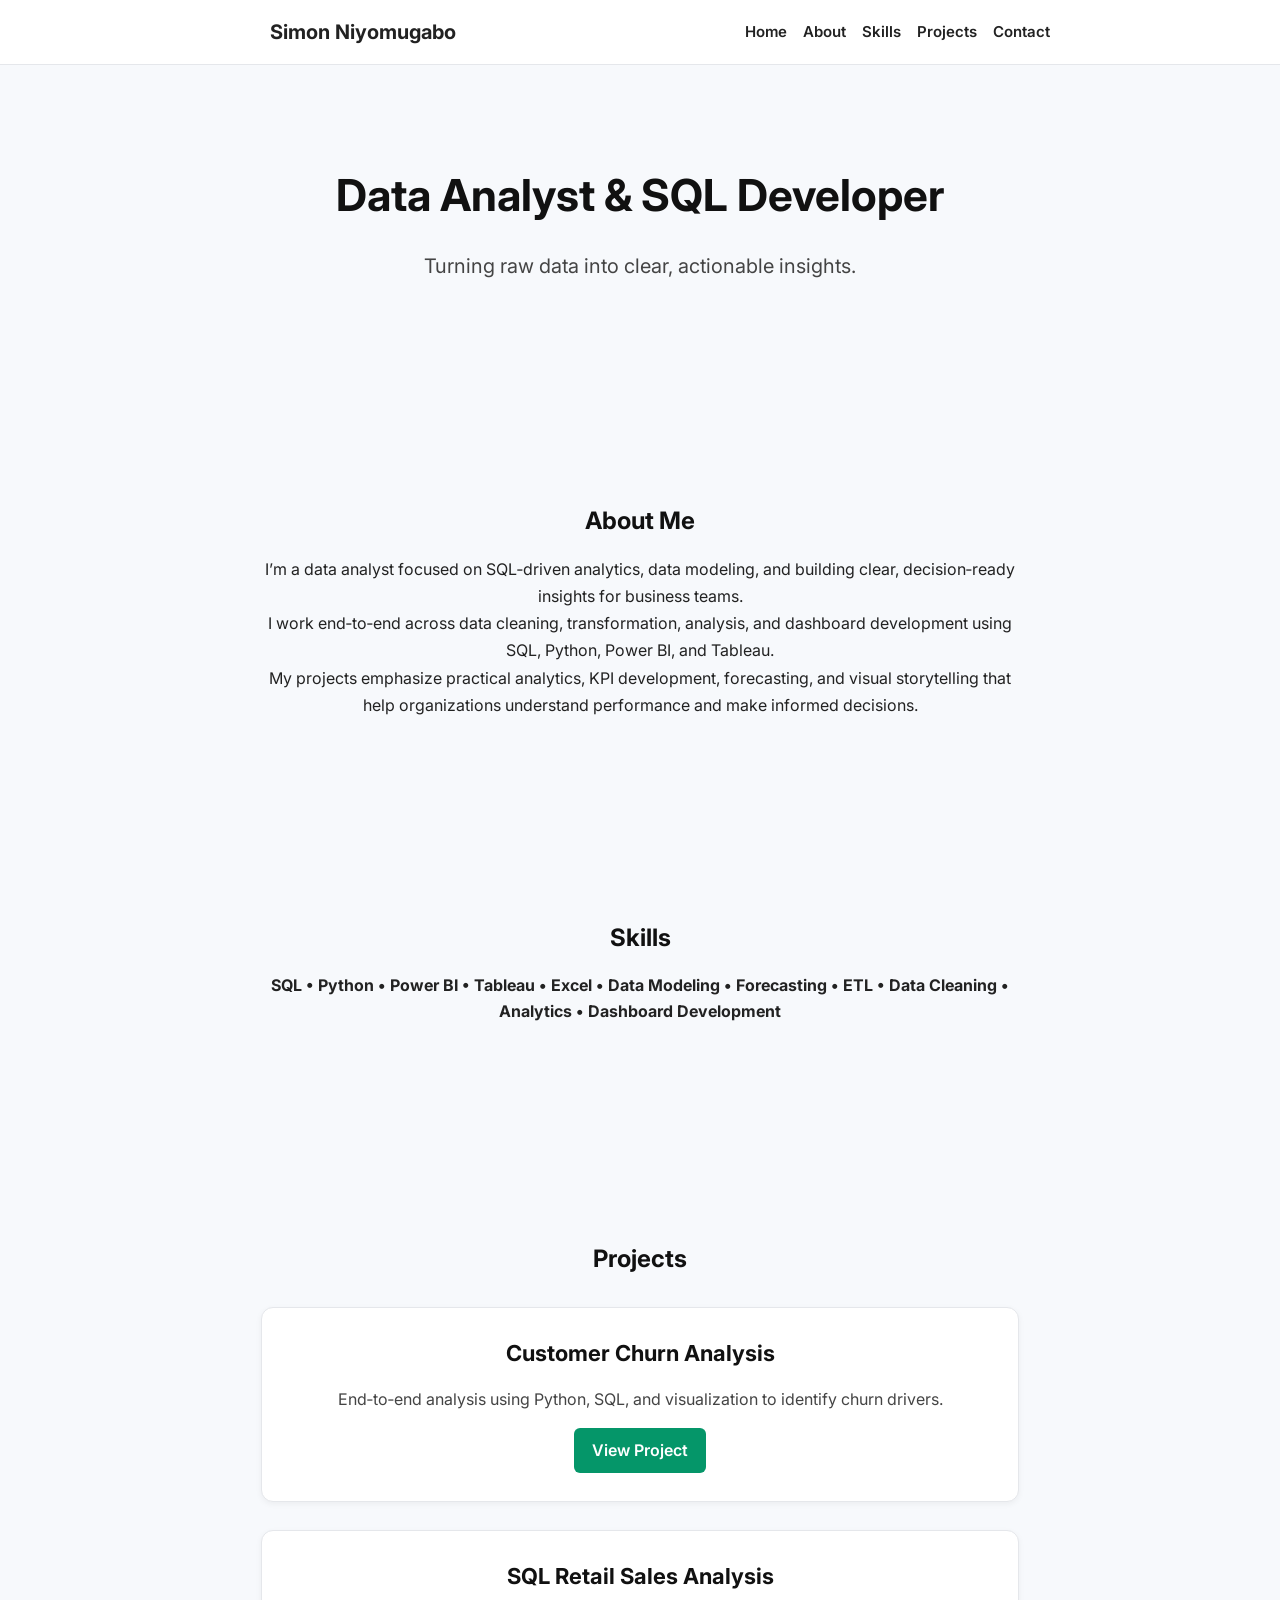
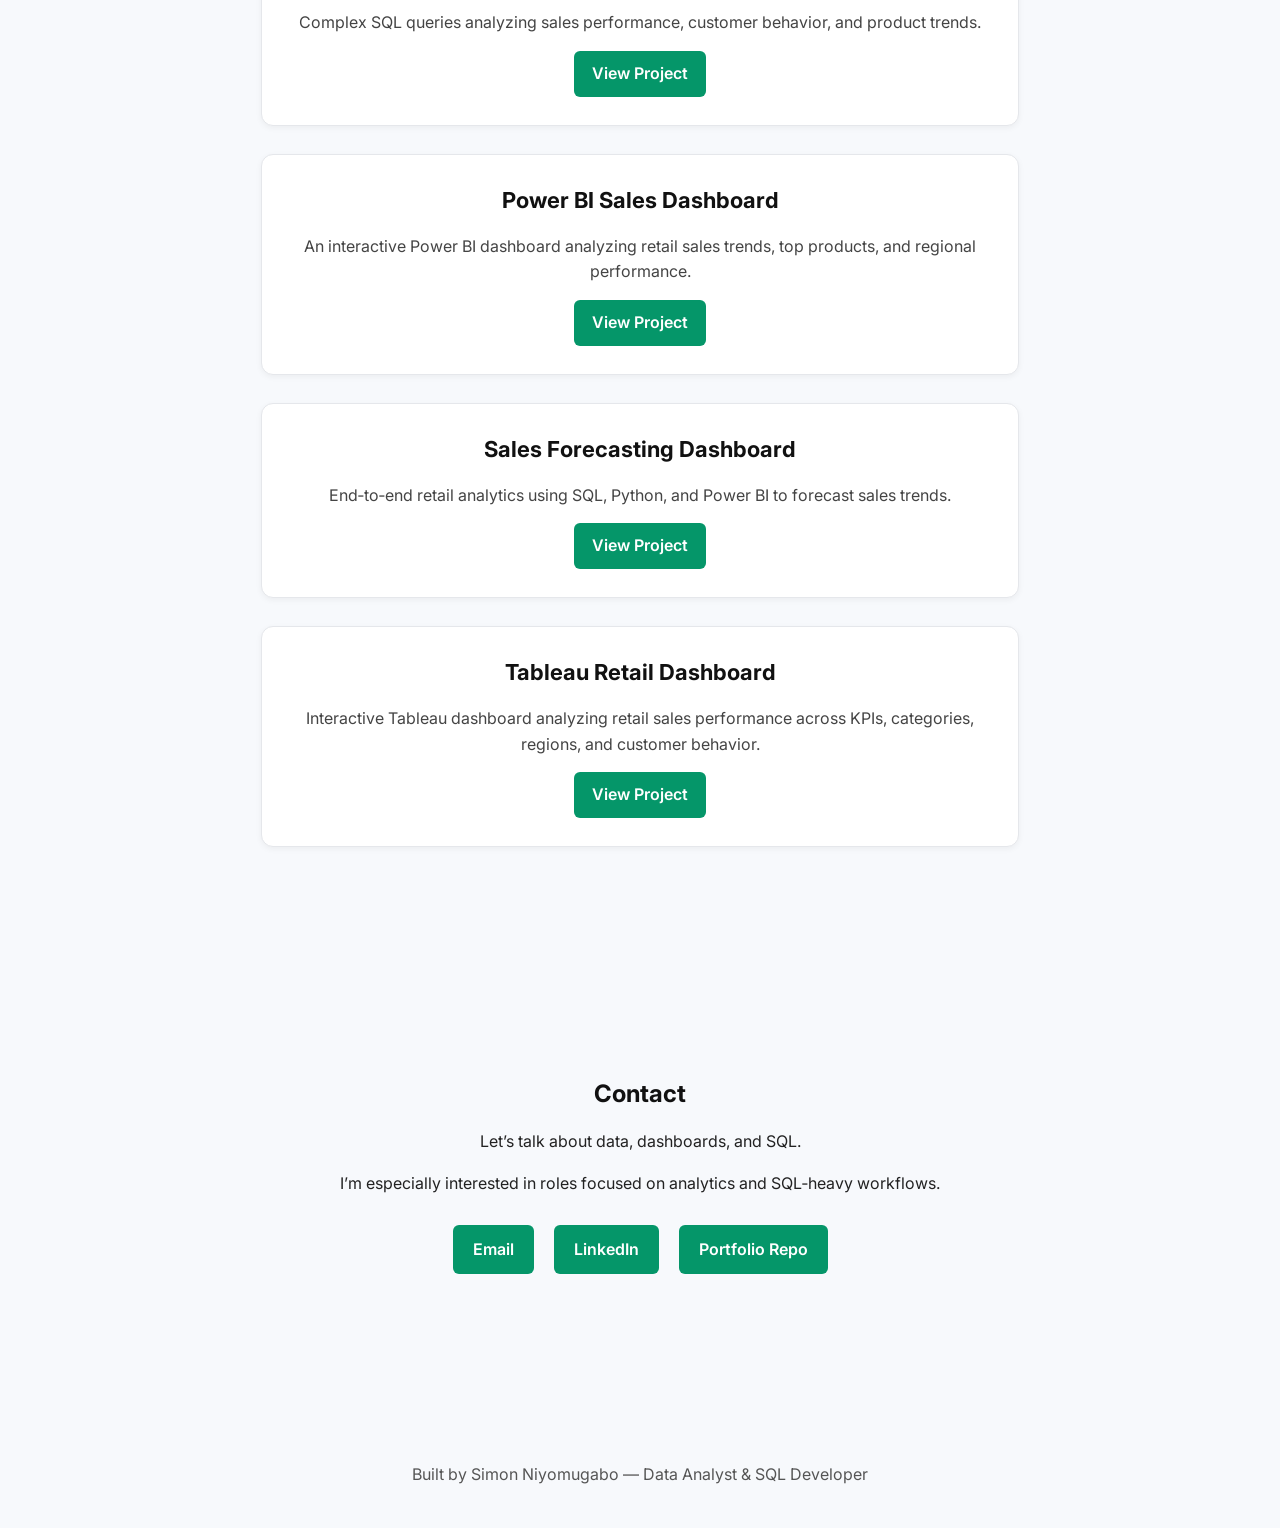
==== commit 82197fe3: "Revise index.html with updated content and structure Updated content and structure of the HTML file " ====
--- a/index.html
+++ b/index.html
@@ -8,6 +8,7 @@
     <!-- CACHE-BUSTING -->
     <link rel="stylesheet" href="css/styles.css?v=6">
 </head>
+<!-- rebuild -->
 
 <body>
 
@@ -41,17 +42,18 @@
 
     <!-- ABOUT -->
     <section id="about">
-        <h2>About Me</h2>
-        <p>I’m a data analyst who specializes in SQL‑driven analytics, data cleaning, and building clear, decision‑ready insights.</p>
-        <p>I enjoy working directly with relational data, transforming messy datasets, and creating dashboards that help teams understand performance and make informed decisions.</p>
-        <p>My focus is on SQL‑heavy analytics workflows, Python for deeper analysis and forecasting, Power BI dashboards for business reporting, and practical data storytelling that highlights real business impact.</p>
-    </section>
+    <h2>About Me</h2>
+    <p>I’m a data analyst focused on SQL‑driven analytics, data modeling, and building clear, decision‑ready insights for business teams.</p>
+    <p>I work end‑to‑end across data cleaning, transformation, analysis, and dashboard development using SQL, Python, Power BI, and Tableau.</p>
+    <p>My projects emphasize practical analytics, KPI development, forecasting, and visual storytelling that help organizations understand performance and make informed decisions.</p>
+</section>
 
-    <!-- SKILLS -->
-    <section id="skills">
-        <h2>Skills</h2>
-        <p><strong>SQL • Python • Power BI • Excel • Data Cleaning • ETL • Analytics</strong></p>
-    </section>
+ <!-- SKILLS -->
+   <section id="skills">
+    <h2>Skills</h2>
+    <p><strong>SQL • Python • Power BI • Tableau • Excel • Data Modeling • Forecasting • ETL • Data Cleaning • Analytics • Dashboard Development</strong></p>
+</section>
+
 
     <!-- PROJECTS -->
     <section id="projects">
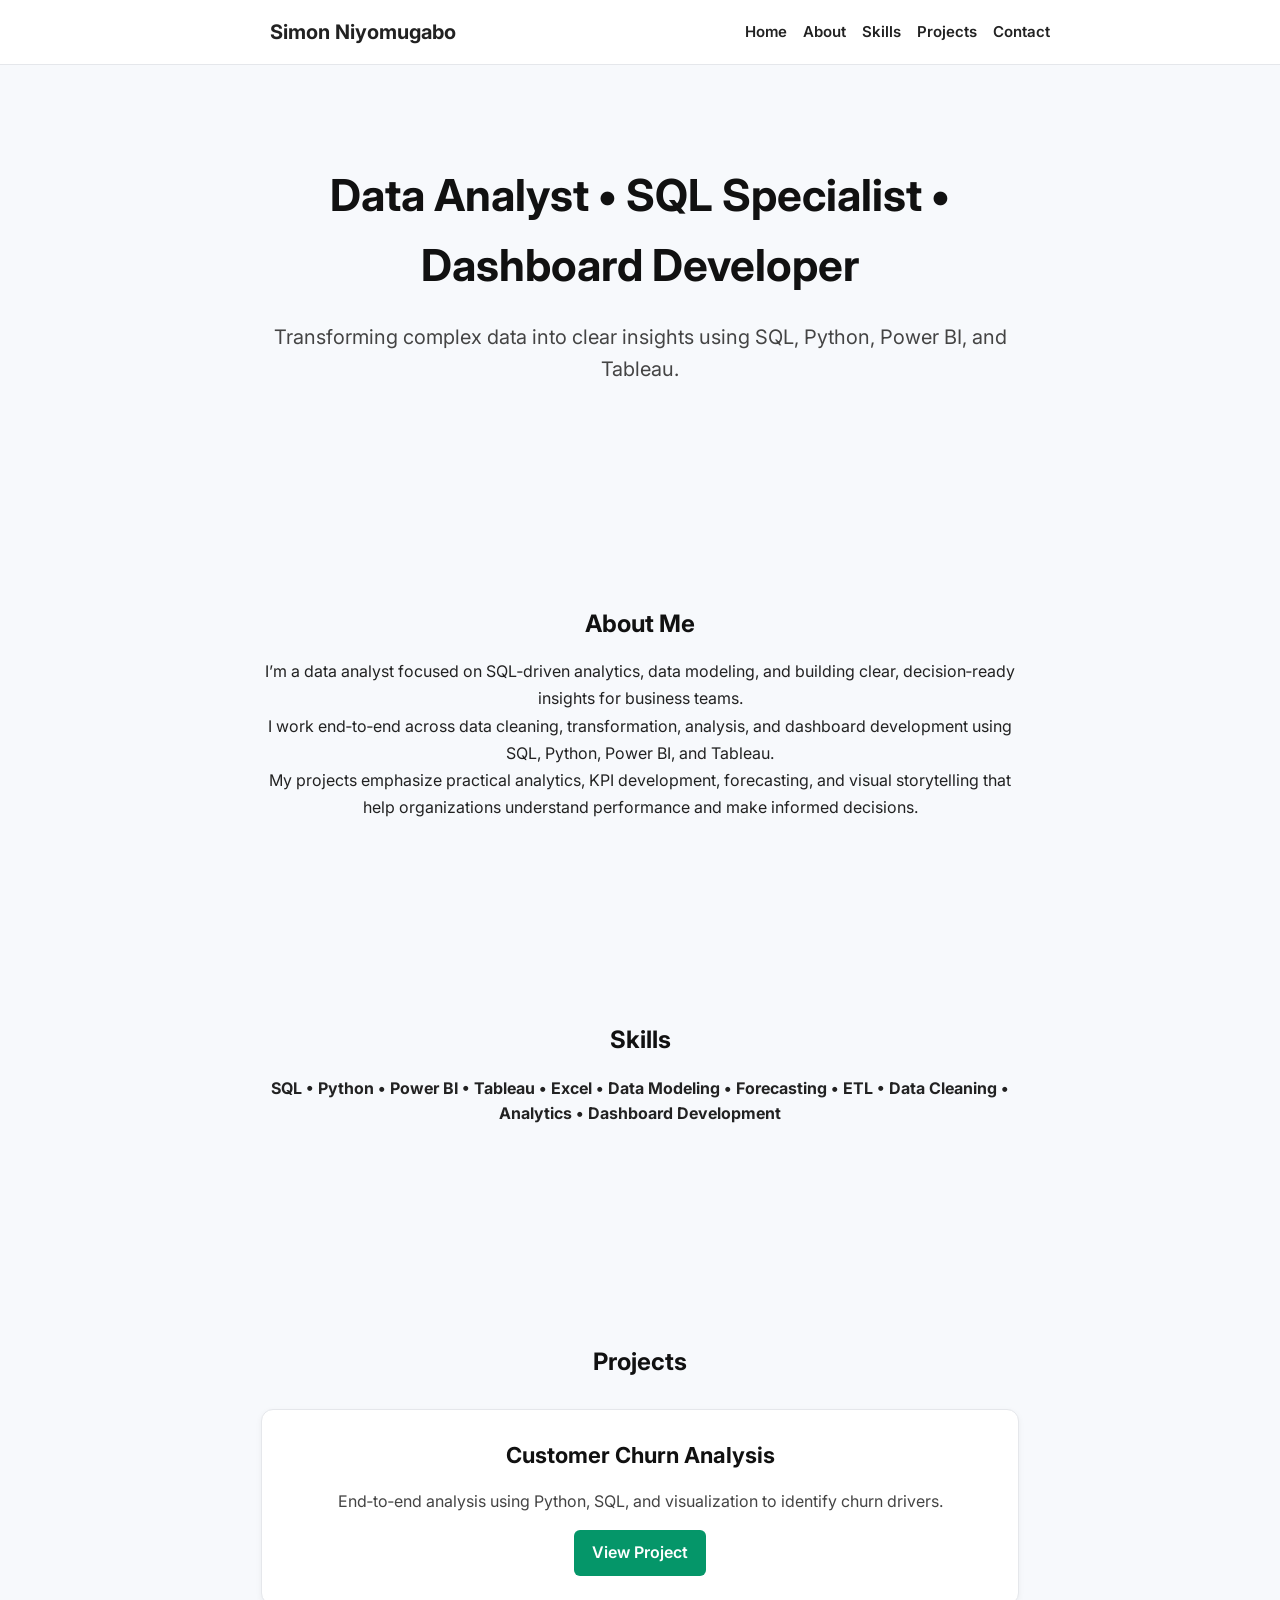
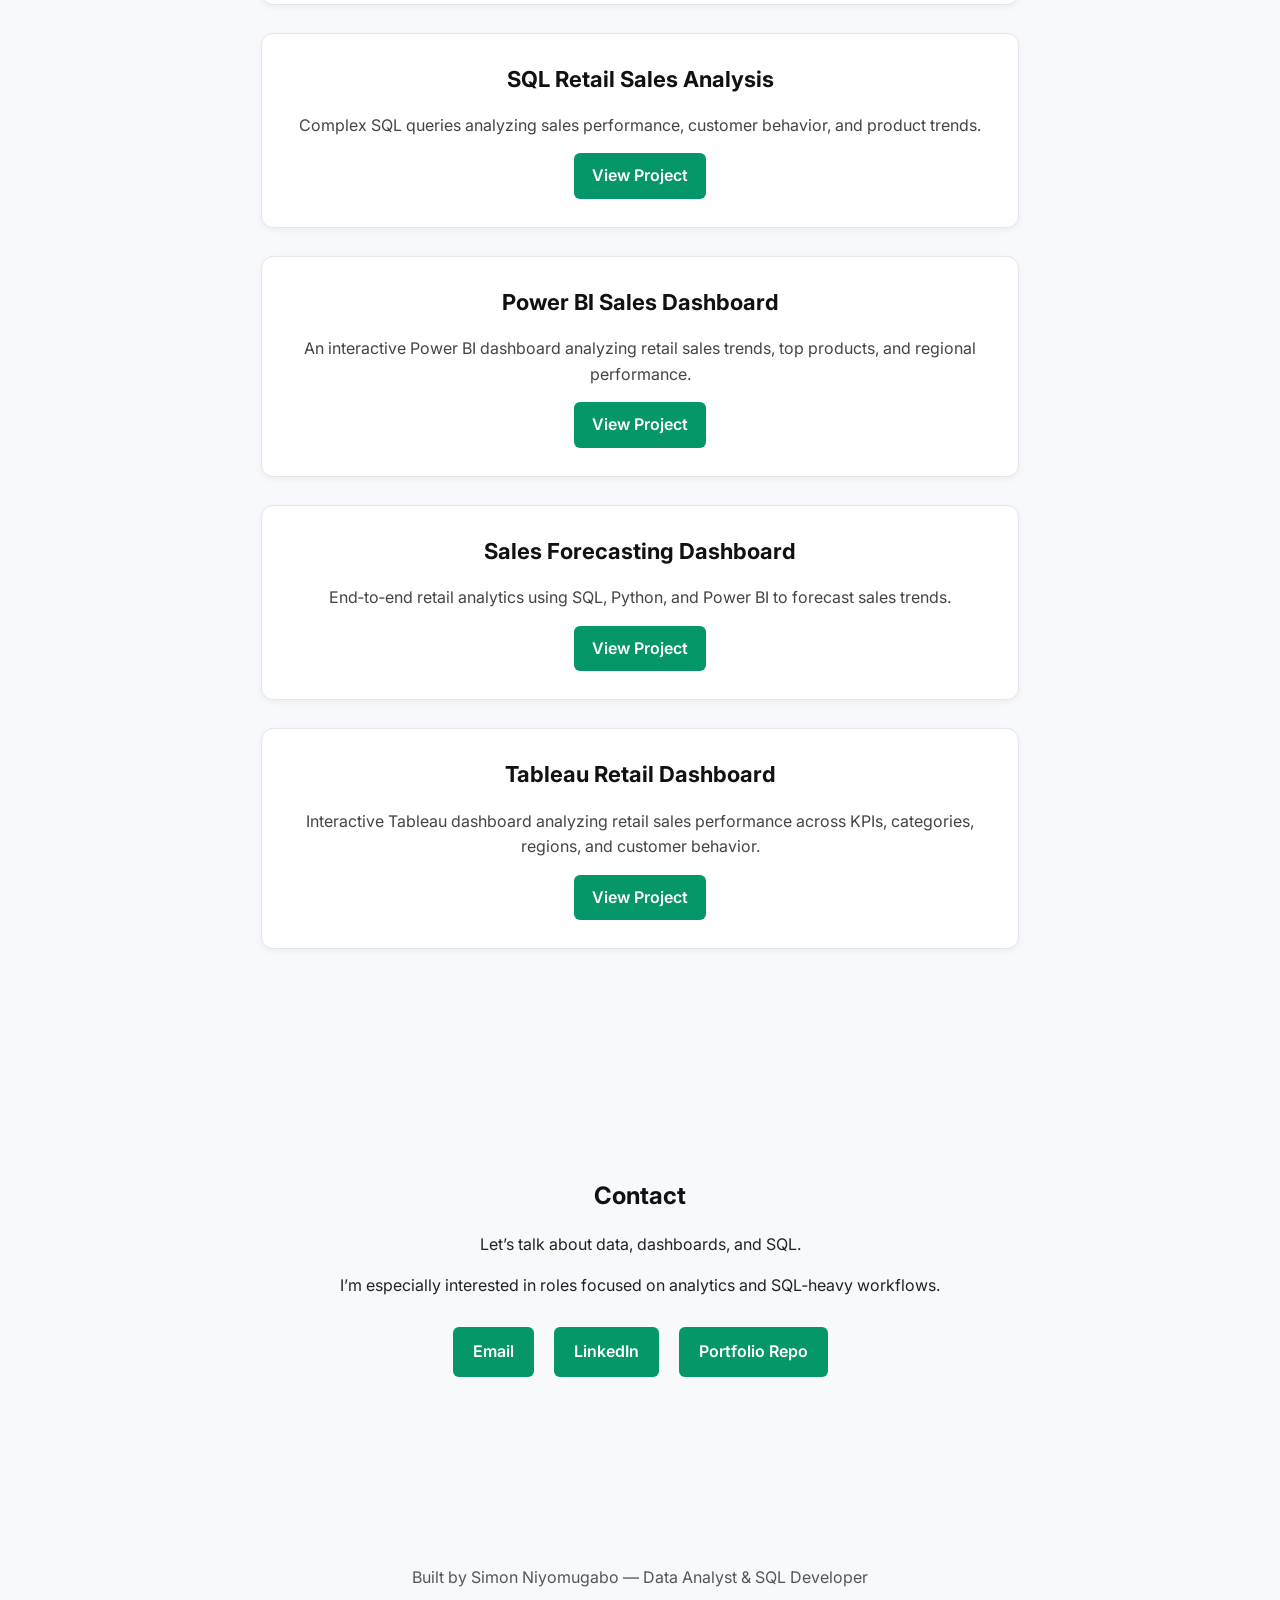
==== commit 7ef9cc62: "Update hero section and improve content clarity" ====
--- a/index.html
+++ b/index.html
@@ -36,9 +36,10 @@
 
     <!-- HERO -->
     <section id="hero">
-        <h1>Data Analyst & SQL Developer</h1>
-        <p>Turning raw data into clear, actionable insights.</p>
-    </section>
+    <h1>Data Analyst • SQL Specialist • Dashboard Developer</h1>
+    <p>Transforming complex data into clear insights using SQL, Python, Power BI, and Tableau.</p>
+</section>
+
 
     <!-- ABOUT -->
     <section id="about">
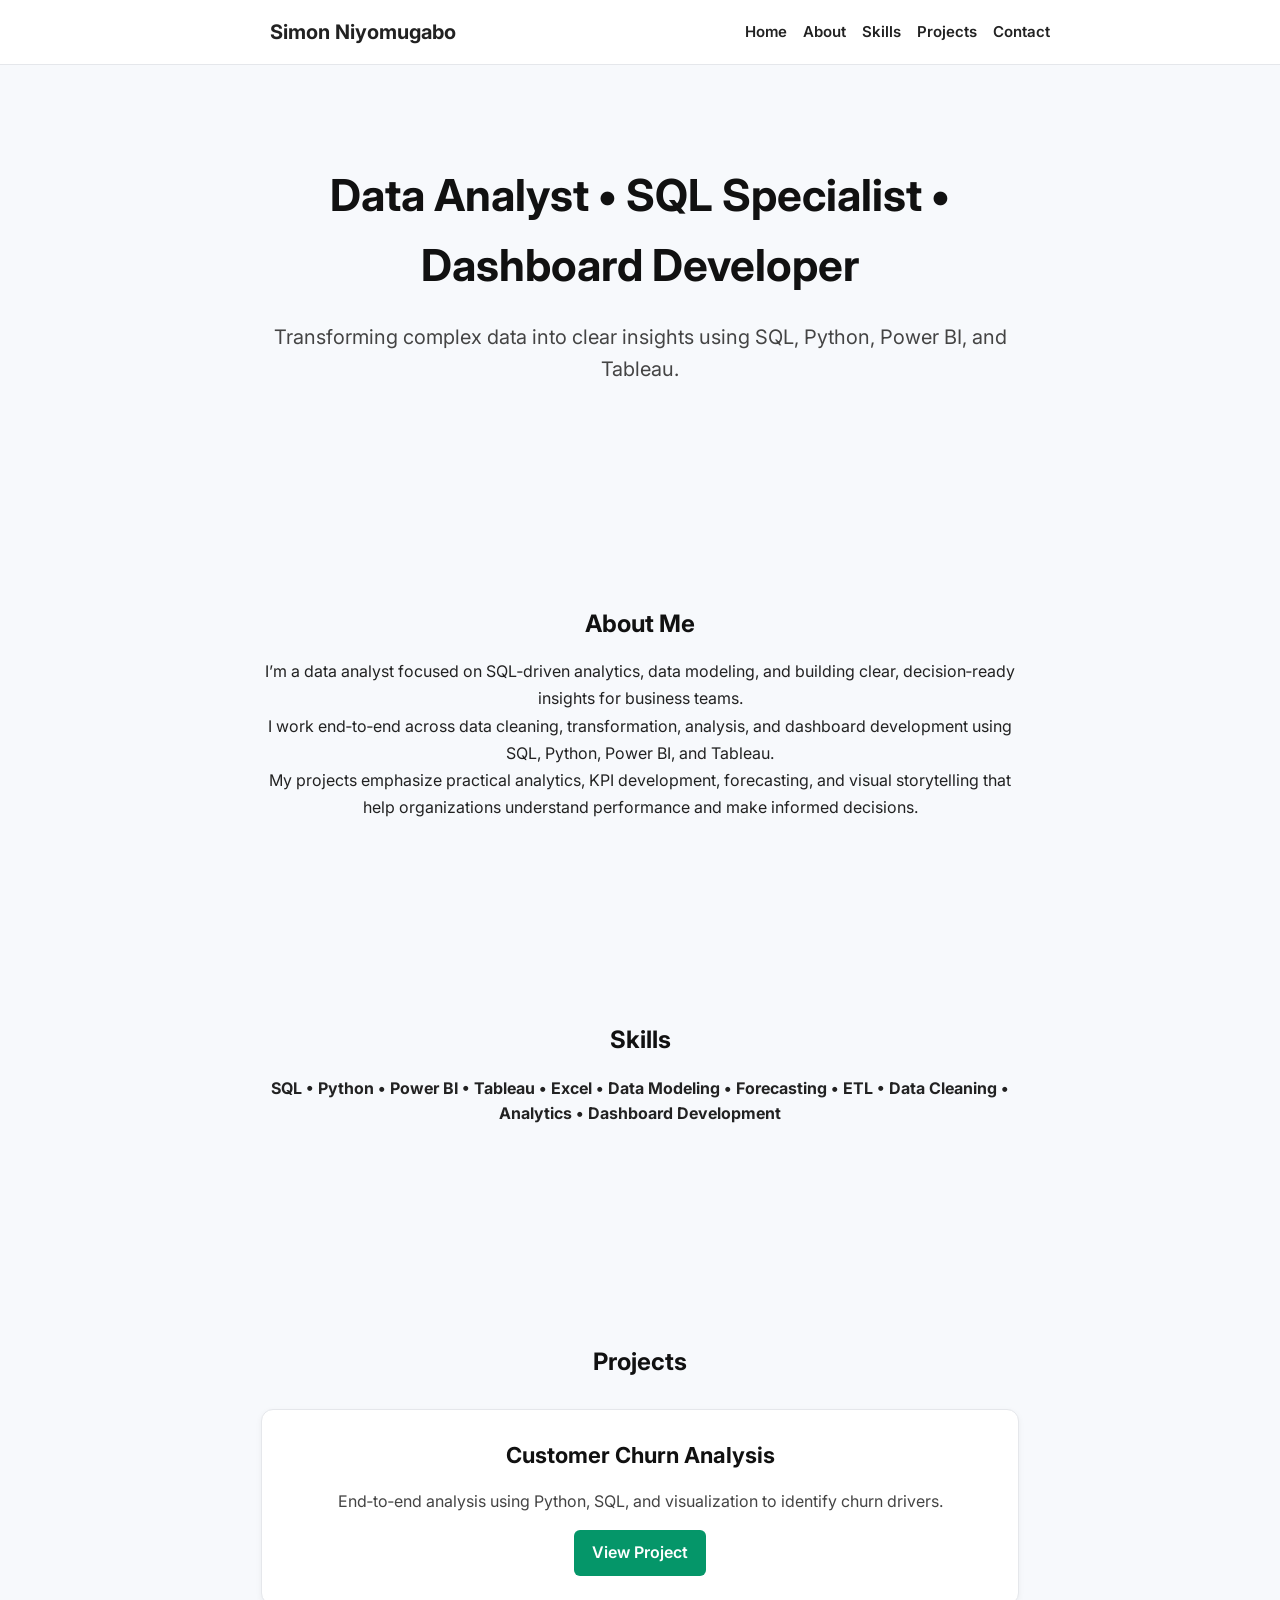
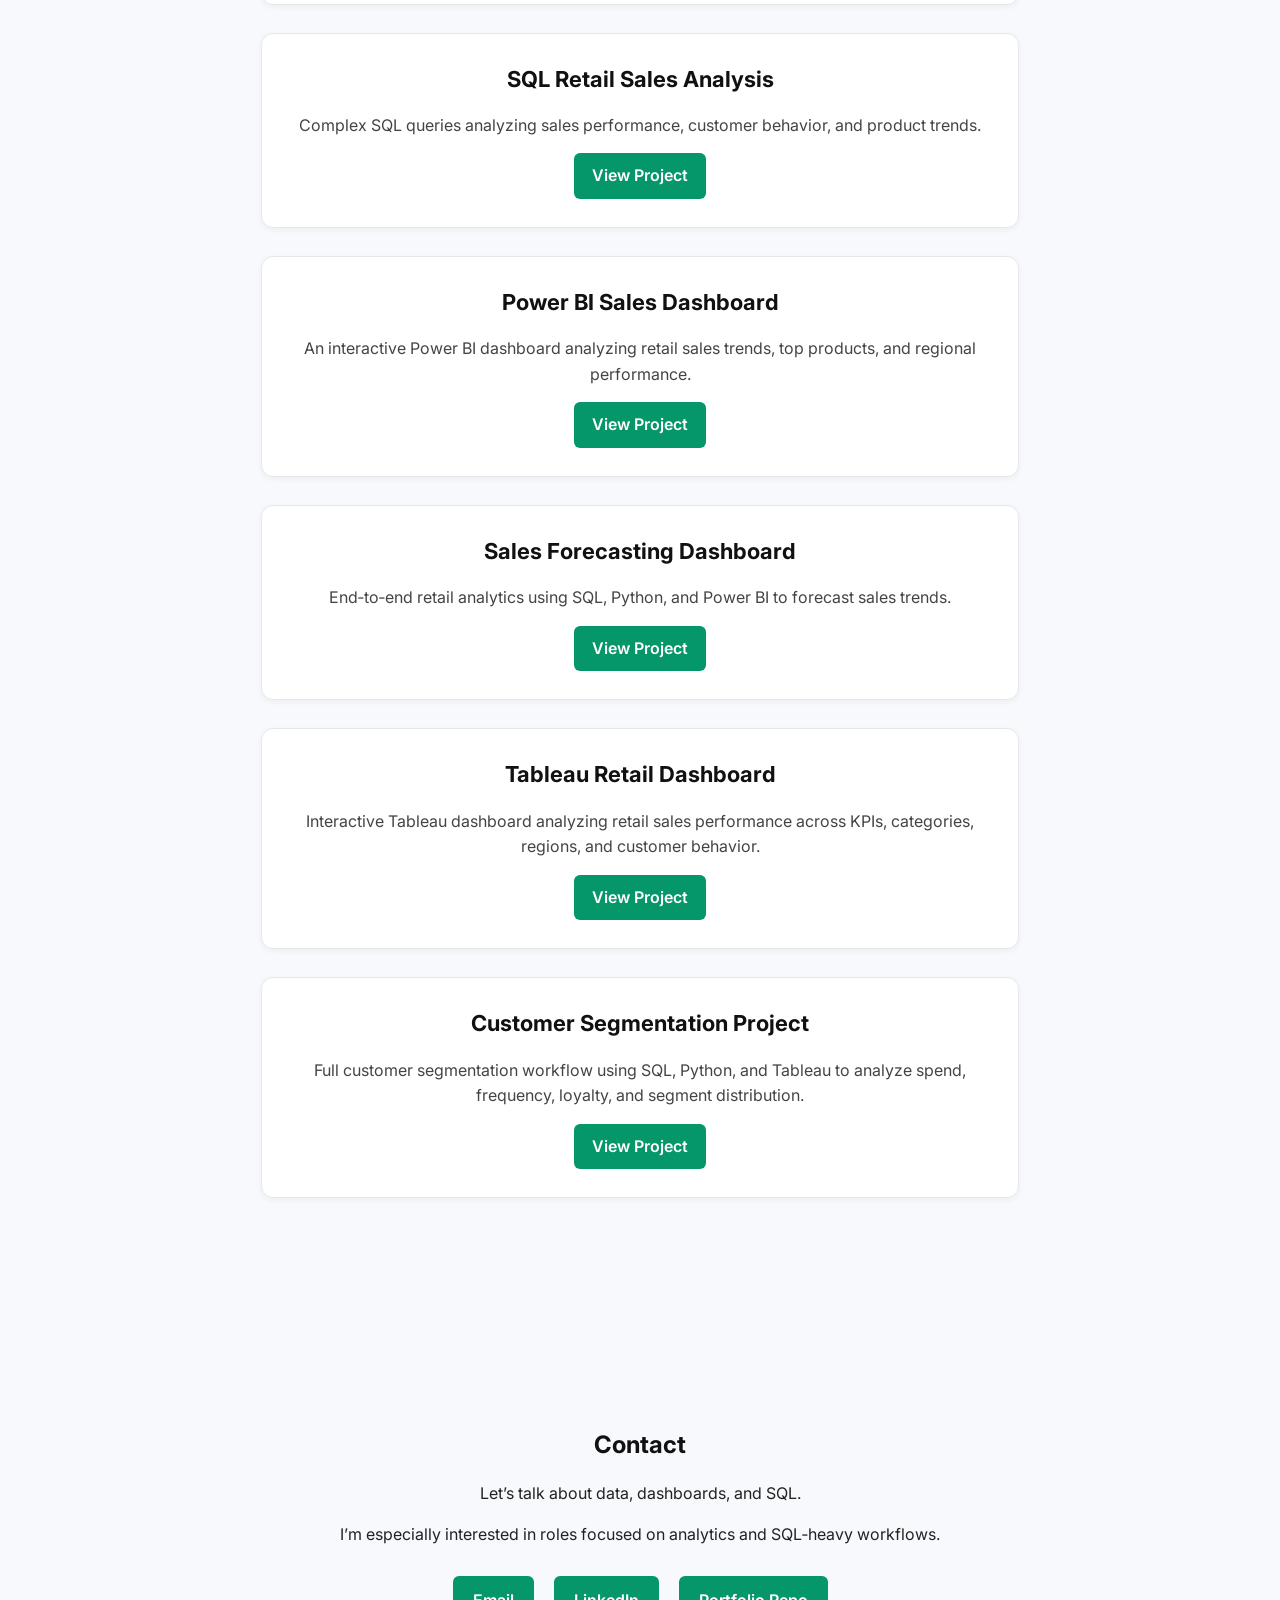
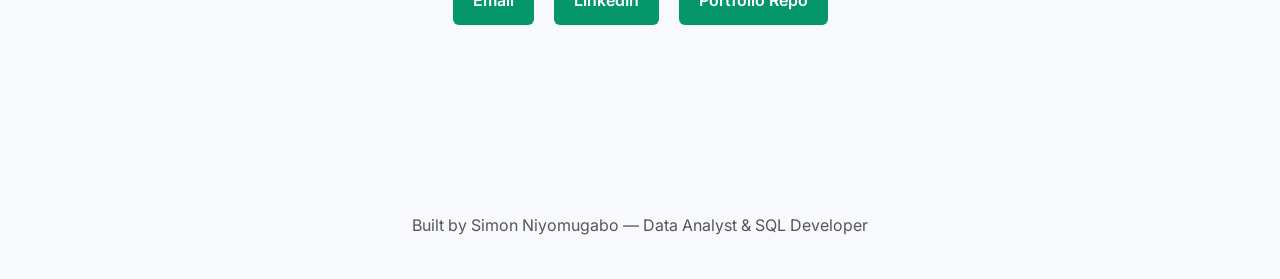
==== commit d4b25811: "Add Customer Segmentation Project to portfolio Added a new project card for Customer Segmentation Pr" ====
--- a/index.html
+++ b/index.html
@@ -90,6 +90,12 @@
             <a href="https://github.com/niyonzansabandi-ai/tableau-retail-dashboard" class="btn">View Project</a>
        </div>
 
+        <div class="project-card">
+             <h3>Customer Segmentation Project</h3>
+             <p>Full customer segmentation workflow using SQL, Python, and Tableau to analyze spend, frequency, loyalty, and segment distribution.</p>
+             <a href="https://github.com/niyonzansabandi-ai/Customer-segmentation-project" class="btn">View Project</a>
+       </div>
+
     </section>
 
     <!-- CONTACT -->
